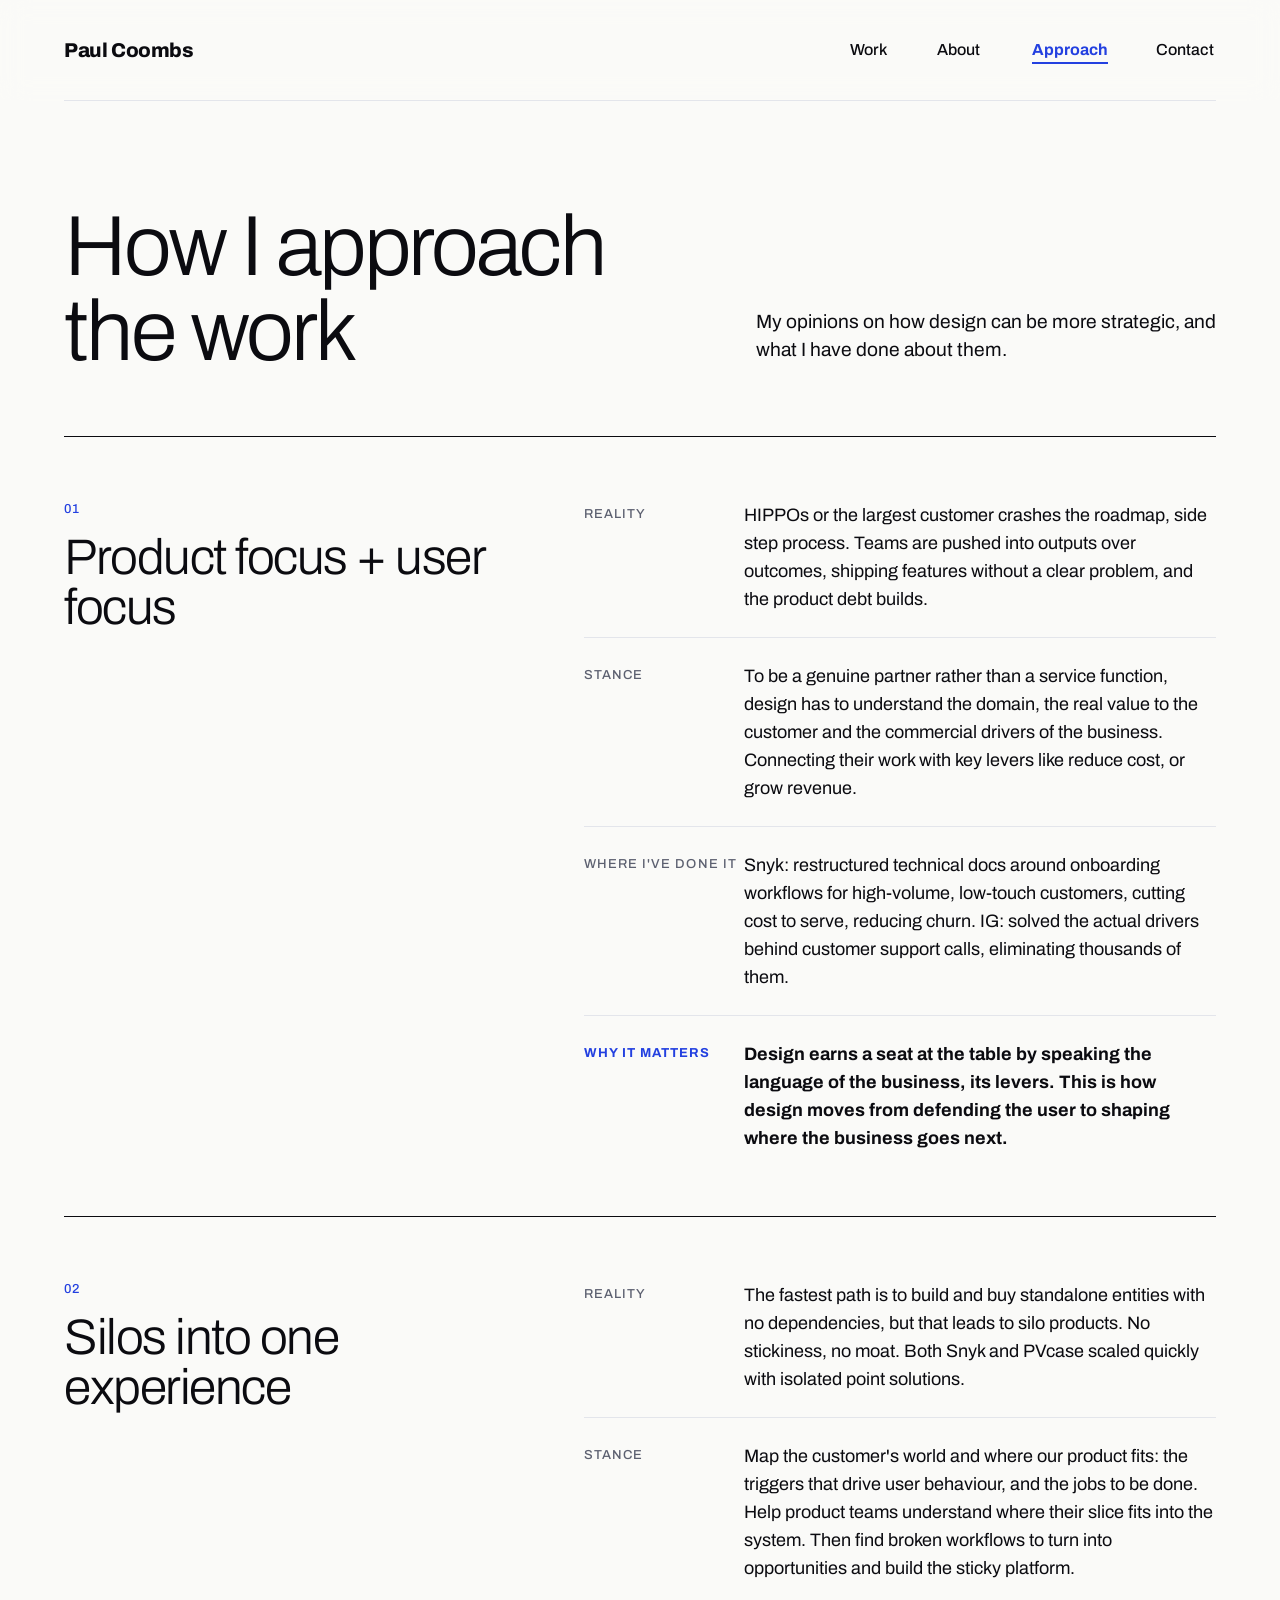
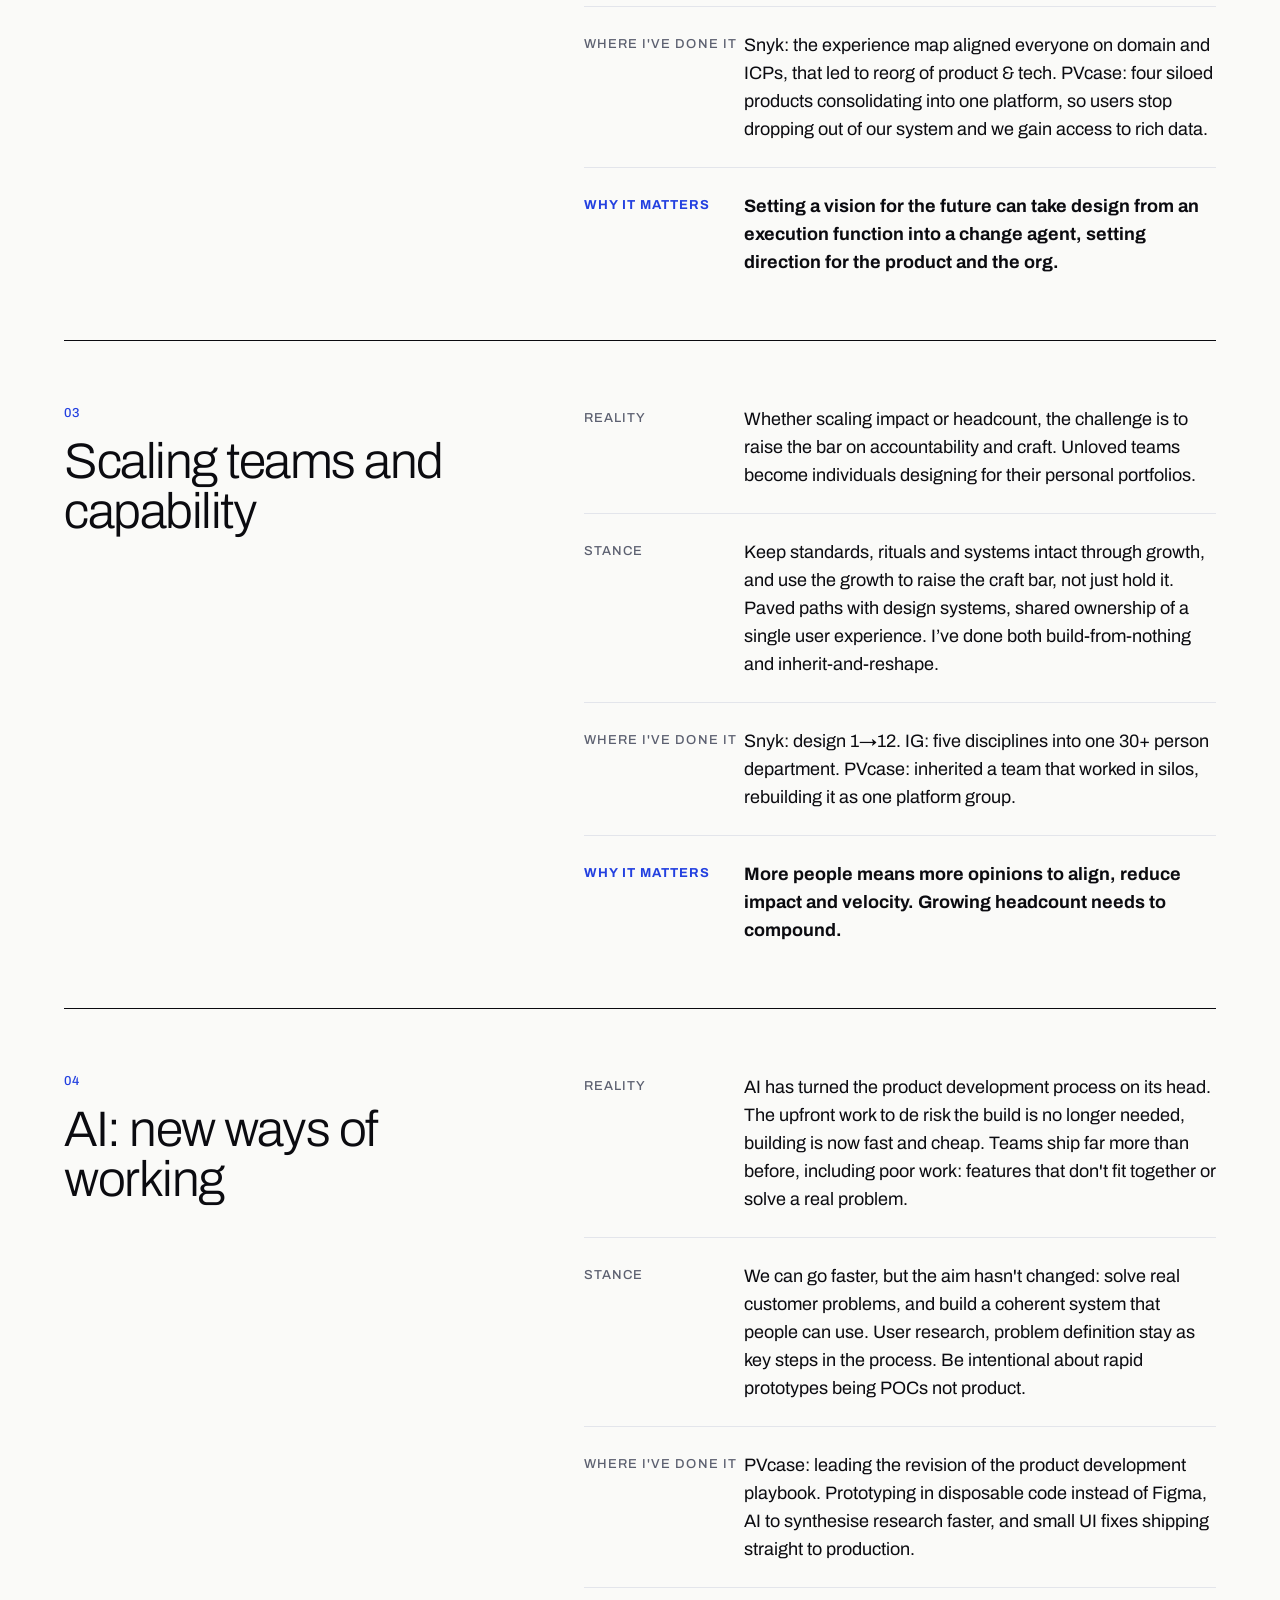
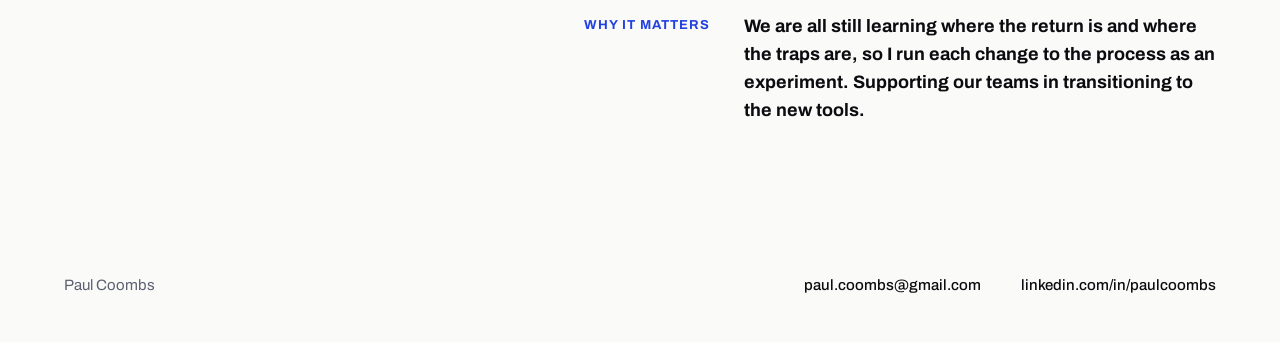
==== approach.html @ 76ad6506 "Initial commit" ====
<!doctype html>
<html lang="en">
<head>
<meta charset="utf-8">
<meta name="viewport" content="width=device-width, initial-scale=1">
<title>Approach · Paul Coombs</title>
<link rel="preconnect" href="https://fonts.googleapis.com">
<link rel="preconnect" href="https://fonts.gstatic.com" crossorigin>
<link href="https://fonts.googleapis.com/css2?family=Archivo:wght@300;400;500;600;700;800&display=swap" rel="stylesheet">
<link rel="stylesheet" href="assets/css/site.css">
</head>
<body>
<header class="site-header" data-active="approach"></header>

<main class="wrap">
  <div class="page-head">
    <h1 class="display" style="font-size:clamp(52px,6.67vw,96px);line-height:1;max-width:760px" data-speed="-0.06">How I approach the work</h1>
    <p class="lede" style="width:460px;flex-shrink:0;max-width:100%">My opinions on how design can be more strategic, and what I have done about them.</p>
  </div>

  <section class="section opinion" id="opinion-1">
    <div class="col-label"><span class="num">01</span><h2 class="h2">Product focus + user focus</h2></div>
    <div class="col-main" data-stagger="0.1">
      <div class="row reveal"><div class="k">Reality</div><p class="v">HIPPOs or the largest customer crashes the roadmap, side step process. Teams are pushed into outputs over outcomes, shipping features without a clear problem, and the product debt builds.</p></div>
      <div class="row reveal"><div class="k">Stance</div><p class="v">To be a genuine partner rather than a service function, design has to understand the domain, the real value to the customer and the commercial drivers of the business.&nbsp; Connecting their work with key levers like reduce cost, or grow revenue.</p></div>
      <div class="row reveal"><div class="k">Where I've done it</div><p class="v">Snyk: restructured technical docs around onboarding workflows for high-volume, low-touch customers, cutting cost to serve, reducing churn. IG: solved the actual drivers behind customer support calls, eliminating thousands of them.</p></div>
      <div class="row key reveal"><div class="k">Why it matters</div><p class="v">Design earns a seat at the table by speaking the language of the business, its levers. This is how design moves from defending the user to shaping where the business goes next.</p></div>
    </div>
  </section>

  <section class="section opinion" id="opinion-2">
    <div class="col-label"><span class="num">02</span><h2 class="h2">Silos into one experience</h2></div>
    <div class="col-main" data-stagger="0.1">
      <div class="row reveal"><div class="k">Reality</div><p class="v">The fastest path is to build and buy standalone entities with no dependencies, but that leads to silo products. No stickiness, no moat. Both Snyk and PVcase scaled quickly with isolated point solutions.</p></div>
      <div class="row reveal"><div class="k">Stance</div><p class="v">Map the customer's world and where our product fits: the triggers that drive user behaviour, and the jobs to be done. Help product teams understand where their slice fits into the system. Then find broken workflows to turn into opportunities and build the sticky platform.</p></div>
      <div class="row reveal"><div class="k">Where I've done it</div><p class="v">Snyk: the experience map aligned everyone on domain and ICPs, that led to reorg of product &amp; tech. PVcase: four siloed products consolidating into one platform, so users stop dropping out of our system and we gain access to rich data.</p></div>
      <div class="row key reveal"><div class="k">Why it matters</div><p class="v">Setting a vision for the future can take design from an execution function into a change agent, setting&nbsp; direction for the product and the org.</p></div>
    </div>
  </section>

  <section class="section opinion" id="opinion-3">
    <div class="col-label"><span class="num">03</span><h2 class="h2">Scaling teams and capability</h2></div>
    <div class="col-main" data-stagger="0.1">
      <div class="row reveal"><div class="k">Reality</div><p class="v">Whether scaling impact or headcount, the challenge is to raise the bar on accountability and craft. Unloved teams become individuals designing for their personal portfolios.</p></div>
      <div class="row reveal"><div class="k">Stance</div><p class="v">Keep standards, rituals and systems intact through growth, and use the growth to raise the craft bar, not just hold it. Paved paths with design systems, shared ownership of a single user experience. I’ve done both build-from-nothing and inherit-and-reshape.</p></div>
      <div class="row reveal"><div class="k">Where I've done it</div><p class="v">Snyk: design 1→12. IG: five disciplines into one 30+ person department. PVcase: inherited a team that worked in silos, rebuilding it as one platform group.</p></div>
      <div class="row key reveal"><div class="k">Why it matters</div><p class="v">More people means more opinions to align, reduce impact and velocity. Growing headcount needs to compound.</p></div>
    </div>
  </section>

  <section class="section opinion" id="opinion-4" style="padding-bottom:96px">
    <div class="col-label"><span class="num">04</span><h2 class="h2">AI: new ways of working</h2></div>
    <div class="col-main" data-stagger="0.1">
      <div class="row reveal"><div class="k">Reality</div><p class="v">AI has turned the product development process on its head. The upfront work to de risk the build is no longer needed, building is now fast and cheap. Teams ship far more than before, including poor work: features that don't fit together or solve a real problem.</p></div>
      <div class="row reveal"><div class="k">Stance</div><p class="v">We can go faster, but the aim hasn't changed: solve real customer problems, and build a coherent system that people can use. User research, problem definition stay as key steps in the process. Be intentional about rapid prototypes being POCs not product.</p></div>
      <div class="row reveal"><div class="k">Where I've done it</div><p class="v">PVcase: leading the revision of the product development playbook. Prototyping in disposable code instead of Figma, AI to synthesise research faster, and small UI fixes shipping straight to production.</p></div>
      <div class="row key reveal"><div class="k">Why it matters</div><p class="v">We are all still learning where the return is and where the traps are, so I run each change to the process as an experiment. Supporting our teams in transitioning to the new tools.</p></div>
    </div>
  </section>
</main>

<footer class="site-footer"></footer>
<script src="assets/js/site.js"></script>
</body>
</html>
---- assets/css/site.css ----
/* Paul Coombs — portfolio. Archivo only. Tokens match the Paper design. */
@view-transition { navigation: auto; }

:root {
  --ink: #0B0B10;
  --bg: #FAFAF8;
  --blue: #2340E0;
  --blue-tint: #EEF1FD;
  --muted: #5C6070;
  --line: #E3E5EB;
  --pill: #F1F2F6;
  --pad: clamp(20px, 5vw, 72px);
  --ease: cubic-bezier(.2, .7, .2, 1);
  --spring: cubic-bezier(.34, 1.56, .64, 1);
  --nav-h: 97px; /* 36px padding x2 + 24px logo + 1px rule */
}

* { box-sizing: border-box; }
html { scroll-behavior: smooth; }
body {
  margin: 0;
  background: var(--bg);
  color: var(--ink);
  font-family: 'Archivo', system-ui, sans-serif;
  font-size: 18px;
  line-height: 1.55;
  -webkit-font-smoothing: antialiased;
  overflow-x: clip;
}
a { color: inherit; text-decoration: none; }
img { display: block; max-width: 100%; }
::selection { background: var(--blue); color: #fff; }
:focus-visible { outline: 2px solid var(--blue); outline-offset: 4px; border-radius: 4px; }

.wrap { max-width: 1440px; margin: 0 auto; padding-inline: var(--pad); }

/* ---------- Scroll progress ---------- */
#progress {
  position: fixed; inset: 0 0 auto 0; height: 3px; z-index: 50;
  background: var(--blue); transform: scaleX(0); transform-origin: 0 50%;
  pointer-events: none;
}

/* ---------- Header / nav ---------- */
body { padding-top: var(--nav-h); }
.site-header {
  position: fixed; top: 0; left: 0; right: 0; z-index: 40;
  transform: translateZ(0); /* own compositor layer so it stays put during overscroll bounce */
  background: rgba(250, 250, 248, .82);
  -webkit-backdrop-filter: blur(14px); backdrop-filter: blur(14px);
}
.site-header .wrap { padding-block: 0; }
.nav {
  display: flex; align-items: center; justify-content: space-between;
  padding-block: 36px; border-bottom: 1px solid var(--line);
  transition: padding .45s var(--ease);
}
.site-header.scrolled .nav { padding-block: 18px; }
.logo {
  font-weight: 800; font-size: 20px; letter-spacing: -.02em; line-height: 24px;
  display: inline-block; transition: transform .3s var(--ease), color .2s;
}
.logo:hover { color: var(--blue); transform: translateX(2px); }
.logo:active { transform: scale(.95); }
.nav-links { display: flex; gap: clamp(22px, 4vw, 48px); align-items: center; }
.nav-link {
  position: relative; padding-block: 4px; font-weight: 500; font-size: 16px; line-height: 20px;
  transition: color .2s, transform .2s var(--ease);
}
/* Reserve the bold width so the active (bold) link never changes the width of its slot,
   which keeps the other links from shifting when the active page changes. */
.nav-link { display: inline-flex; flex-direction: column; }
.nav-link::before {
  content: attr(data-label); font-weight: 700; height: 0; overflow: hidden; visibility: hidden;
  pointer-events: none; user-select: none;
}
.site-header { view-transition-name: site-header; }
.nav-link::after {
  content: ''; position: absolute; left: 0; right: 0; bottom: 0; height: 2px;
  background: var(--blue); transform: scaleX(0); transform-origin: 0 50%;
  transition: transform .45s var(--ease);
}
.nav-link:hover::after, .nav-link[aria-current="page"]::after { transform: scaleX(1); }
.nav-link:hover { color: var(--blue); }
.nav-link[aria-current="page"] { color: var(--blue); font-weight: 700; }
.nav-link:active { transform: scale(.93); }

/* ---------- Type ---------- */
.eyebrow {
  font-weight: 500; font-size: 13px; line-height: 16px; letter-spacing: .08em;
  text-transform: uppercase; color: var(--blue); display: block;
}
.eyebrow.muted { color: var(--muted); }
.num { font-weight: 500; font-size: 13px; letter-spacing: .08em; line-height: 16px; color: var(--blue); }
.display {
  margin: 0; font-weight: 300; letter-spacing: -.03em;
  font-size: clamp(64px, 9.45vw, 136px); line-height: .94;
}
.h2 { margin: 0; font-weight: 300; letter-spacing: -.03em; font-size: clamp(40px, 3.9vw, 56px); line-height: 1; }
.h2.big { font-size: clamp(44px, 4.45vw, 64px); }
.lede { font-size: clamp(18px, 1.5vw, 22px); line-height: 1.45; margin: 0; }
.body { font-size: clamp(17px, 1.32vw, 19px); line-height: 1.52; margin: 0; }
.bold { font-weight: 700; }
.muted { color: var(--muted); }

/* ---------- Layout patterns ---------- */
.page-head {
  display: flex; align-items: flex-end; justify-content: space-between; gap: 48px;
  padding-top: 96px; padding-bottom: 72px;
}
.page-head .lede { max-width: 460px; }
.section { border-top: 1px solid var(--ink); display: flex; gap: 0; padding-block: 64px; }
.section.tight { padding-block: 56px; }
.col-label { width: 520px; flex-shrink: 0; padding-right: 40px; align-self: flex-start; position: sticky; top: 110px; }
.col-main { flex: 1 1 0; min-width: 0; }
.stack { display: flex; flex-direction: column; }

/* label / text rows (approach, project pages) */
.row { display: flex; padding-block: 24px; border-bottom: 1px solid var(--line); transition: background .35s var(--ease), padding .35s var(--ease); }
.row:first-child { padding-top: 0; }
.row:last-child { border-bottom: 0; padding-bottom: 0; }
.row .k { width: 160px; flex-shrink: 0; padding-top: 5px; font-weight: 500; font-size: 13px; letter-spacing: .08em; line-height: 16px; text-transform: uppercase; color: var(--muted); }
.row.key .k { color: var(--blue); font-weight: 700; }
.row .v { flex: 1 1 0; margin: 0; font-size: 18px; line-height: 28px; }
.row.key .v { font-weight: 700; }
.projects-rows .row { padding-block: 28px; }
.projects-rows .row:first-child { padding-top: 0; }
.projects-rows .row .v { font-size: 19px; line-height: 29px; }

/* ---------- Arrow buttons ---------- */
.arrow-btn {
  display: inline-flex; align-items: center; justify-content: center; flex-shrink: 0;
  width: 48px; height: 48px; border-radius: 50%; border: 1.5px solid var(--ink);
  color: var(--ink); background: transparent;
  transition: background .3s var(--ease), color .3s, border-color .3s, transform .35s var(--spring);
}
.arrow-btn svg { width: 20px; height: 20px; transition: transform .35s var(--ease); }
.arrow-btn:hover, a:hover > .arrow-btn, .card:hover .arrow-btn { background: var(--blue); border-color: var(--blue); color: #fff; }
.arrow-btn:hover svg, a:hover > .arrow-btn svg, .card:hover .arrow-btn svg { transform: translateX(3px); }
.arrow-btn:active { transform: scale(.88); }
.arrow-btn.solid { background: var(--blue); border-color: var(--blue); color: #fff; }
.arrow-btn.lg { width: 56px; height: 56px; }

/* ---------- Media + parallax ---------- */
.media { position: relative; overflow: hidden; border-radius: 6px; background: var(--blue-tint); }
.media-inner { position: absolute; inset: 0; transition: transform 1s var(--ease); will-change: transform; }
.media-inner img { position: absolute; left: 0; width: 100%; height: 128%; top: -14%; object-fit: cover; will-change: transform; }
.media.ph .media-inner::before, .media.ph .media-inner::after {
  content: ''; position: absolute; border-radius: 50%; will-change: transform;
}
.media.ph .media-inner::before { width: 46%; aspect-ratio: 1; left: -6%; top: -30%; background: rgba(35, 64, 224, .10); transform: translateY(var(--py, 0px)); }
.media.ph .media-inner::after { width: 34%; aspect-ratio: 1; right: 6%; bottom: -26%; background: rgba(35, 64, 224, .16); transform: translateY(calc(var(--py, 0px) * -1.4)); }
.figure { margin: 0; }
.figure .media { aspect-ratio: 1296 / 640; }
.figure.tall .media { aspect-ratio: 16 / 10; }
.figure figcaption { margin-top: 18px; font-size: 14px; line-height: 18px; color: var(--muted); }

/* ---------- Cards ---------- */
.cards { display: grid; grid-template-columns: repeat(3, minmax(0, 1fr)); gap: 32px; align-items: start; }
.card { display: block; position: relative; transition: transform .45s var(--ease); }
.card .media { height: 260px; }
.card:hover .media-inner { transform: scale(1.05); }
.card .arrow-btn { position: absolute; top: 16px; right: 16px; background: #fff; border-color: #fff; opacity: 0; transform: translate(8px, -8px) scale(.8); }
.card:hover .arrow-btn { opacity: 1; transform: none; }
.card:active { transform: scale(.985); }
.card:active .arrow-btn { transform: scale(.88); }
.card .meta { display: flex; flex-direction: column; gap: 12px; padding-top: 20px; }
.card h3 { margin: 0; font-weight: 300; font-size: clamp(26px, 2.2vw, 32px); line-height: 1.25; letter-spacing: -.02em; transition: color .25s, transform .45s var(--ease); }
.card:hover h3 { color: var(--blue); transform: translateX(6px); }
.card p { margin: 20px 0 0; font-size: 16px; line-height: 24px; }

/* ---------- Home ---------- */
.hero { padding-block: 128px; display: flex; flex-direction: column; gap: 28px; }
.hero h1 { margin: 0; font-weight: 300; letter-spacing: -.03em; font-size: clamp(48px, 6.67vw, 96px); line-height: 1; letter-spacing: -.02em; will-change: transform; }
.hero .line { display: block; overflow: hidden; padding-bottom: .08em; margin-bottom: -.08em; }
.hero .line > span { display: block; transform: translateY(110%); animation: rise 1.2s var(--ease) forwards; }
.hero .line:nth-child(2) > span { animation-delay: .12s; }
.hero .dot { color: var(--blue); display: inline-block; transition: transform .5s var(--spring); }
.hero h1:hover .dot { transform: translateY(-.06em) scale(1.12); }
@keyframes rise { to { transform: none; } }
.hero .blurb { max-width: 776px; font-size: clamp(19px, 1.67vw, 24px); line-height: 1.5; color: #333; margin: 0; will-change: transform; }
.hero .eyebrow { opacity: 0; animation: fade .9s .1s var(--ease) forwards; }
.hero .blurb { opacity: 0; animation: fade 1s .45s var(--ease) forwards; }
@keyframes fade { to { opacity: 1; } }

.home-section { border-top: 1px solid var(--ink); padding-block: 64px 80px; }
.home-section .heading { display: grid; grid-template-columns: 1fr auto; align-items: center; row-gap: 28px; margin-bottom: 56px; }
#approach { padding-bottom: 64px; }
.home-split { display: flex; }
.home-split .col-label { position: static; display: flex; flex-direction: column; justify-content: space-between; gap: 32px; }
.home-split .items { flex: 1 1 0; display: flex; gap: 40px; align-items: flex-start; }
.home-split .item { flex: 1 1 0; display: flex; flex-direction: column; gap: 8px; padding-bottom: 36px; border-bottom: 1px solid var(--line); }
.item h3 { margin: 0; font-weight: 700; font-size: 20px; line-height: 24px; }
.topics { flex: 1 1 0; display: flex; flex-direction: column; }
.topic {
  display: flex; align-items: center; gap: 24px; padding-block: 20px;
  border-bottom: 1px solid var(--line); position: relative;
  transition: padding .45s var(--ease), color .25s, transform .3s var(--ease);
}
.topic:last-child { border-bottom: 0; }
.topic .num { width: 40px; flex-shrink: 0; }
.topic .t { font-weight: 300; font-size: clamp(24px, 2.3vw, 32px); line-height: 1.25; letter-spacing: -.02em; flex: 1; transition: transform .45s var(--ease); }
.topic .arrow-btn { width: 40px; height: 40px; opacity: 0; transform: translateX(-12px); }
.topic:hover .t { transform: translateX(10px); color: var(--blue); }
.topic:hover .arrow-btn { opacity: 1; transform: none; }
.topic:active { transform: scale(.992); }

/* ---------- Segmented control ---------- */
.seg { display: flex; gap: 4px; padding: 6px; background: var(--pill); border-radius: 999px; }
.seg a {
  display: flex; align-items: center; justify-content: center; width: 148px; height: 52px;
  border-radius: 999px; font-weight: 500; font-size: 17px; position: relative;
  transition: background .25s, color .25s, transform .25s var(--spring);
}
.seg a:hover { background: rgba(35, 64, 224, .09); color: var(--blue); }
.seg a:active { transform: scale(.94); }
.seg a[aria-current="page"] { background: var(--blue); color: #fff; font-weight: 700; view-transition-name: seg-thumb; }

/* ---------- About ---------- */
.exp { display: flex; flex-direction: column; gap: 48px; }
.exp-cols { display: grid; grid-template-columns: repeat(3, minmax(0, 1fr)); gap: 48px; }
.exp-col { display: flex; flex-direction: column; gap: 24px; }
.exp-head { display: flex; align-items: center; justify-content: space-between; }
.exp-head h3 { margin: 0; font-weight: 300; font-size: clamp(30px, 2.5vw, 36px); line-height: 44px; letter-spacing: -.03em; transition: color .25s, transform .4s var(--ease); }
.exp-col:hover h3 { color: var(--blue); transform: translateX(4px); }
.pill { font-weight: 600; font-size: 13px; line-height: 16px; padding: 6px 14px; border-radius: 999px; background: var(--blue-tint); color: var(--blue); white-space: nowrap; }
.pill.now { background: var(--blue); color: #fff; }
.exp-item { padding-bottom: 20px; border-bottom: 1px solid var(--line); font-size: 17px; line-height: 26px; transition: transform .35s var(--ease), border-color .3s; }
.exp-item:hover { transform: translateX(6px); border-color: var(--blue); }
.exp-item.last { border-bottom: 0; padding-bottom: 0; }
.p-item { padding-bottom: 36px; border-bottom: 1px solid var(--line); display: flex; flex-direction: column; gap: 8px; }
.profile .p-item { transition: transform .4s var(--ease); }
.profile .p-item:hover { transform: translateX(8px); }
.profile .col-main, .contact .col-main { display: flex; flex-direction: column; gap: 36px; }

/* ---------- Approach ---------- */
.opinion { scroll-margin-top: 80px; }
.opinion .col-label { display: flex; flex-direction: column; gap: 16px; }
.opinion .h2 { padding-right: 0; }
.opinion .row { padding-inline: 0; }
.opinion .row.first { padding-top: 0; }

[id] { scroll-margin-top: 56px; }
.contact .pitch { margin-top: 20px; max-width: 400px; display: flex; flex-direction: column; gap: 8px; }
.contact .pitch p { margin: 0; font-size: 18px; line-height: 28px; }

/* ---------- Contact ---------- */
.contact .col-label { top: 110px; }
.contact .p-item:last-child { border-bottom: 0; padding-bottom: 0; }
.copy-line { display: flex; align-items: center; gap: 10px; }
.copy-line a, .dl-link { position: relative; transition: color .2s; }
.copy-line a:hover, .dl-link:hover { color: var(--blue); }
.copy-btn {
  position: relative; display: inline-flex; align-items: center; justify-content: center;
  width: 32px; height: 32px; padding: 0; border: 0; border-radius: 50%; background: transparent;
  color: var(--ink); cursor: pointer; transition: background .25s, color .25s, transform .3s var(--spring);
}
.copy-btn svg { width: 20px; height: 20px; }
.copy-btn:hover { background: var(--blue-tint); color: var(--blue); }
.copy-btn:active { transform: scale(.85); }
.copy-btn.copied { color: var(--blue); }
.copy-tip {
  position: absolute; left: 50%; bottom: calc(100% + 6px); transform: translate(-50%, 4px);
  background: var(--ink); color: #fff; font-size: 13px; font-weight: 500; line-height: 1;
  padding: 6px 9px; border-radius: 6px; white-space: nowrap; opacity: 0; pointer-events: none;
  transition: opacity .2s, transform .25s var(--ease);
}
.copy-btn.copied .copy-tip { opacity: 1; transform: translate(-50%, 0); }
.dl-link { display: inline-flex; align-items: center; gap: 8px; }
.dl-link svg { width: 22px; height: 22px; transition: transform .35s var(--spring); }
.dl-link:hover svg { transform: translateY(2px); }

/* ---------- Footer ---------- */
.site-footer .wrap { padding-block: 0; }
.footer {
  display: flex; align-items: center; justify-content: space-between; gap: 24px;
  padding-top: 56px; padding-bottom: 48px; font-size: 15px; line-height: 18px;
}
.footer .name { color: var(--muted); }
.footer .links { display: flex; gap: 40px; flex-wrap: wrap; }
.footer a { font-weight: 500; position: relative; transition: color .2s, transform .2s var(--ease); }
.footer a::after { content: ''; position: absolute; left: 0; right: 0; bottom: -3px; height: 1px; background: currentColor; transform: scaleX(0); transform-origin: 0 50%; transition: transform .4s var(--ease); }
.footer a:hover { color: var(--blue); }
.footer a:hover::after { transform: scaleX(1); }
.footer a:active { transform: scale(.95); }

/* ---------- Reveal on scroll ---------- */
.reveal { opacity: 0; transform: translateY(32px); transition: opacity .9s var(--ease), transform .9s var(--ease); transition-delay: var(--d, 0s); }
.reveal.in { opacity: 1; transform: none; }

/* ---------- Responsive ---------- */
@media (max-width: 1000px) {
  .cards { grid-template-columns: 1fr; gap: 56px; }
  .exp-cols { grid-template-columns: 1fr; gap: 56px; }
  .page-head { flex-direction: column; align-items: flex-start; gap: 32px; padding-top: 64px; padding-bottom: 48px; }
  .section, .home-split { flex-direction: column; gap: 32px; }
  .col-label { width: auto; position: static; padding-right: 0; }
  .home-split .items { flex-direction: column; }
  .row { flex-direction: column; gap: 8px; }
  .row .k { width: auto; padding-top: 0; }
  .seg a { width: 100px; }
  .footer { flex-direction: column; align-items: flex-start; }
  .hero { padding-top: 72px; padding-bottom: 64px; }
  .nav { padding-block: 22px; }
  :root { --nav-h: 69px; }
}

@media (prefers-reduced-motion: reduce) {
  html { scroll-behavior: auto; }
  *, *::before, *::after { animation-duration: .01ms !important; animation-delay: 0s !important; transition-duration: .01ms !important; }
  .reveal { opacity: 1; transform: none; }
  .hero .line > span { transform: none; }
  .hero .eyebrow, .hero .blurb { opacity: 1; }
}
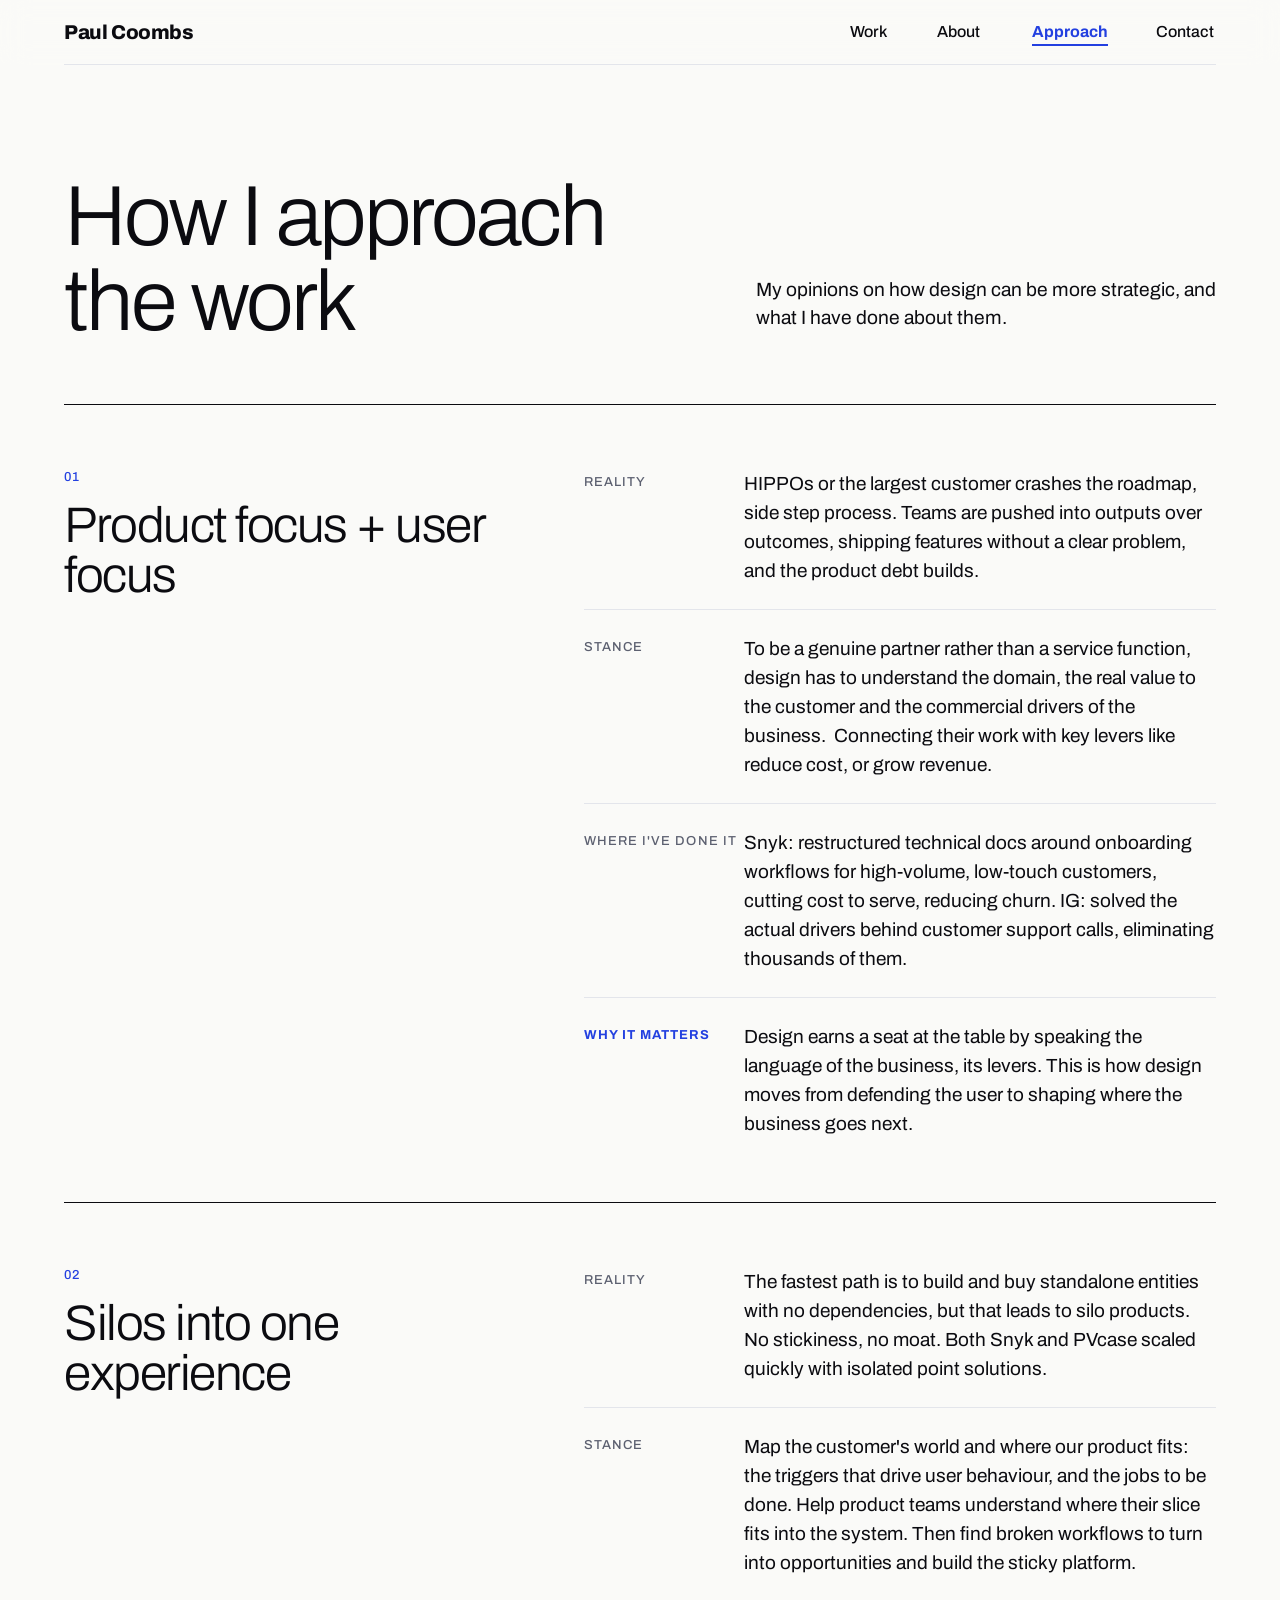
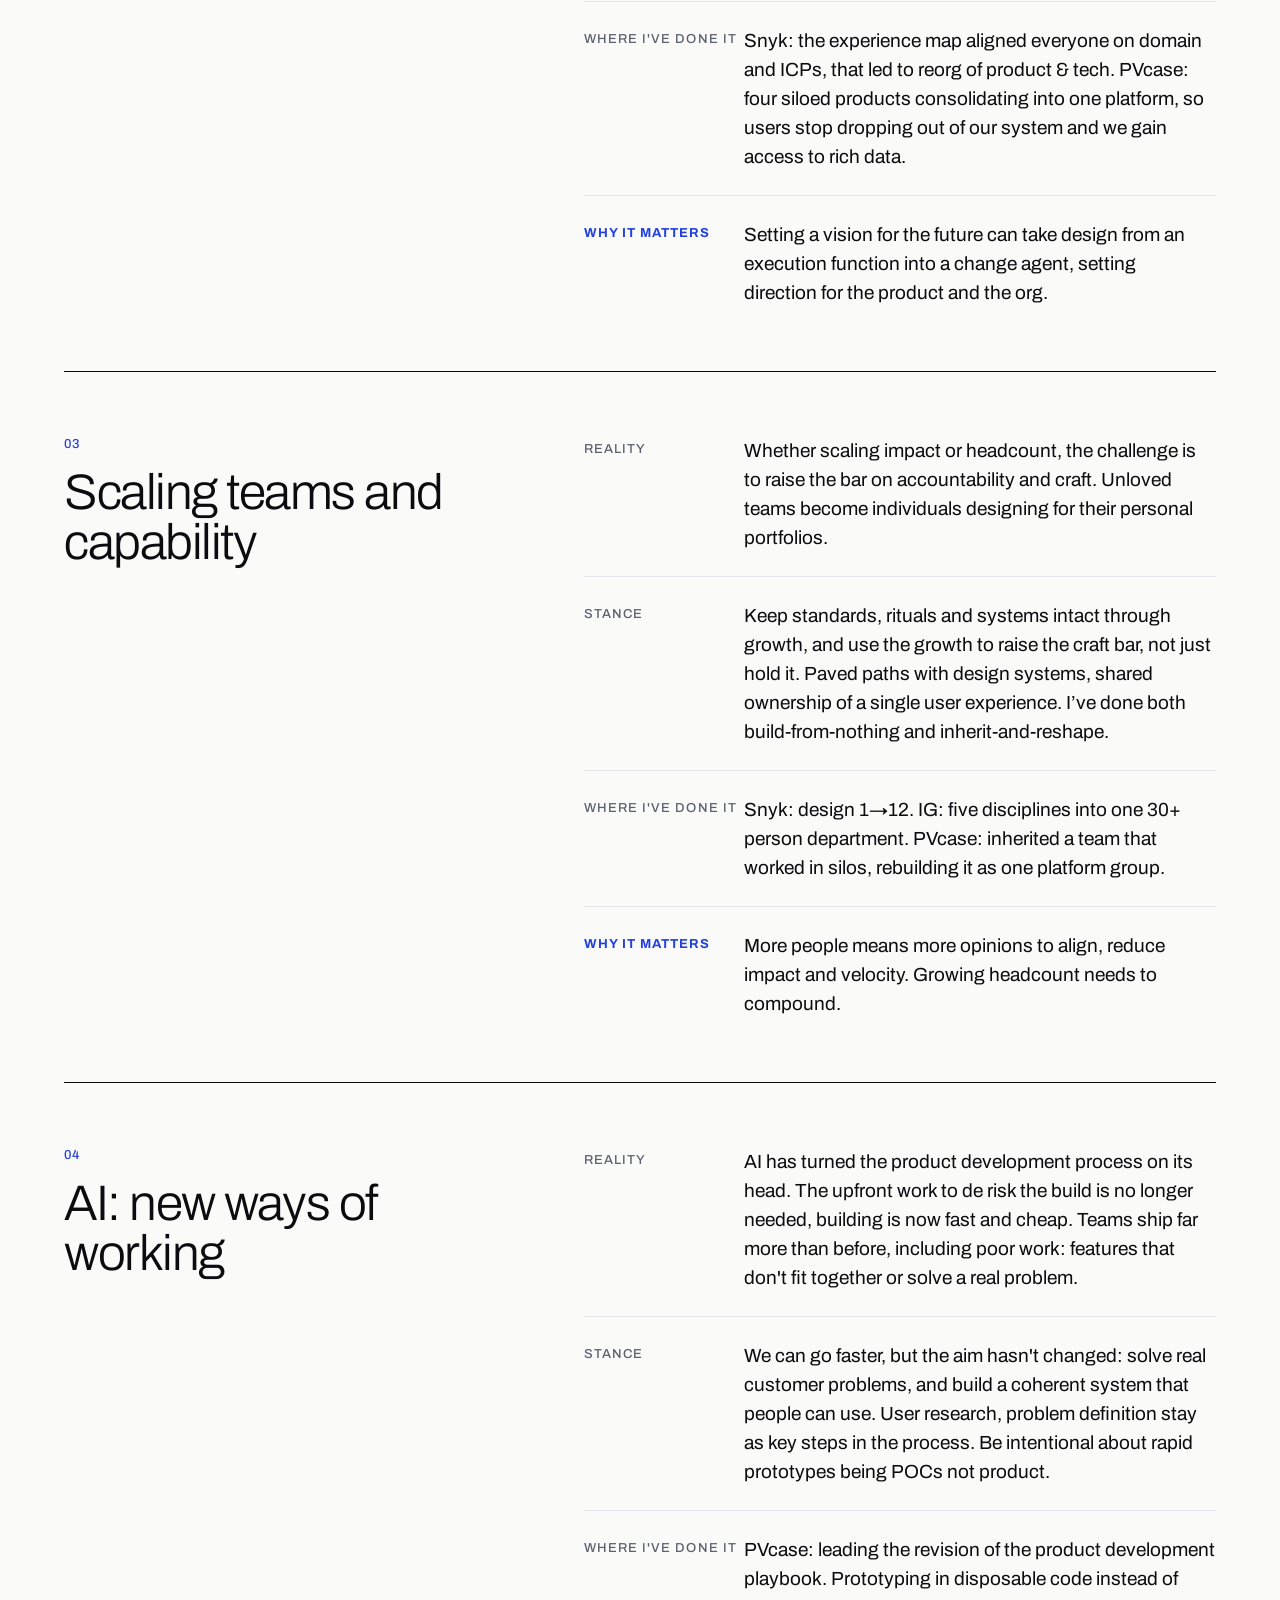
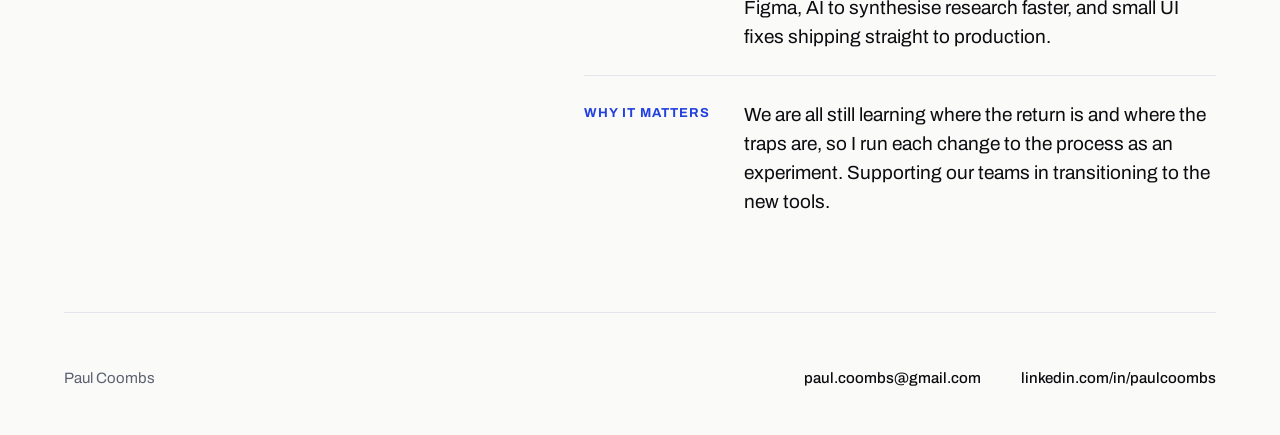
==== commit df16a5ae: "Update homepage" ====
--- a/approach.html
+++ b/approach.html
@@ -4,10 +4,13 @@
 <meta charset="utf-8">
 <meta name="viewport" content="width=device-width, initial-scale=1">
 <title>Approach · Paul Coombs</title>
+<link rel="icon" href="favicon.ico" sizes="48x48">
+<link rel="icon" href="favicon.svg" type="image/svg+xml">
+<link rel="apple-touch-icon" href="apple-touch-icon.png">
 <link rel="preconnect" href="https://fonts.googleapis.com">
 <link rel="preconnect" href="https://fonts.gstatic.com" crossorigin>
 <link href="https://fonts.googleapis.com/css2?family=Archivo:wght@300;400;500;600;700;800&display=swap" rel="stylesheet">
-<link rel="stylesheet" href="assets/css/site.css">
+<link rel="stylesheet" href="assets/css/site.css?v=20261120g">
 </head>
 <body>
 <header class="site-header" data-active="approach"></header>
@@ -60,6 +63,6 @@
 </main>
 
 <footer class="site-footer"></footer>
-<script src="assets/js/site.js"></script>
+<script src="assets/js/site.js?v=20261120g"></script>
 </body>
 </html>
--- a/assets/css/site.css
+++ b/assets/css/site.css
@@ -56,6 +56,10 @@
   transition: padding .45s var(--ease);
 }
 .site-header.scrolled .nav { padding-block: 18px; }
+/* Work and Approach pages always use the compact (scrolled) nav, so moving between
+   them and a scrolled homepage doesn't make the header jump. */
+body:has(.site-header:not([data-active=""])) { --nav-h: 65px; } /* 18px x2 + 28px links + 1px rule */
+.site-header:not([data-active=""]) .nav { padding-block: 18px; }
 .logo {
   font-weight: 800; font-size: 20px; letter-spacing: -.02em; line-height: 24px;
   display: inline-block; transition: transform .3s var(--ease), color .2s;
@@ -109,6 +113,9 @@
   padding-top: 96px; padding-bottom: 72px;
 }
 .page-head .lede { max-width: 460px; }
+.work-head { padding-top: 128px; padding-bottom: 88px; }
+.page-title { margin: 0; font-weight: 300; font-size: clamp(48px, 6.67vw, 96px); line-height: 1; letter-spacing: -.02em; will-change: transform; }
+.work-head .lede { max-width: 680px; font-size: clamp(19px, 1.67vw, 24px); line-height: 1.5; color: #333; opacity: 0; animation: fade 1s .45s var(--ease) forwards; }
 .section { border-top: 1px solid var(--ink); display: flex; gap: 0; padding-block: 64px; }
 .section.tight { padding-block: 56px; }
 .col-label { width: 520px; flex-shrink: 0; padding-right: 40px; align-self: flex-start; position: sticky; top: 110px; }
@@ -121,11 +128,13 @@
 .row:last-child { border-bottom: 0; padding-bottom: 0; }
 .row .k { width: 160px; flex-shrink: 0; padding-top: 5px; font-weight: 500; font-size: 13px; letter-spacing: .08em; line-height: 16px; text-transform: uppercase; color: var(--muted); }
 .row.key .k { color: var(--blue); font-weight: 700; }
-.row .v { flex: 1 1 0; margin: 0; font-size: 18px; line-height: 28px; }
-.row.key .v { font-weight: 700; }
+.row .v { flex: 1 1 0; margin: 0; font-size: 19px; line-height: 29px; }
 .projects-rows .row { padding-block: 28px; }
 .projects-rows .row:first-child { padding-top: 0; }
 .projects-rows .row .v { font-size: 19px; line-height: 29px; }
+.outcomes { list-style: none; padding: 0; display: flex; flex-direction: column; gap: 14px; }
+.outcomes li { position: relative; padding-left: 20px; }
+.outcomes li::before { content: ''; position: absolute; left: 0; top: 11.5px; width: 6px; height: 6px; border-radius: 50%; background: var(--blue); }
 
 /* ---------- Arrow buttons ---------- */
 .arrow-btn {
@@ -153,6 +162,29 @@
 .figure { margin: 0; }
 .figure .media { aspect-ratio: 1296 / 640; }
 .figure.tall .media { aspect-ratio: 16 / 10; }
+.media.phones { display: flex; align-items: center; justify-content: center; background: none; }
+.figure.shot img { width: 100%; height: auto; }
+.legacy-web { position: relative; overflow: hidden; width: 100%; max-width: 1007px; aspect-ratio: 1007 / 569; border-radius: 3px; outline: .5px solid #D9D9D9; }
+.legacy-web img { position: absolute; max-width: none; width: 132.05%; height: 165.47%; left: -16.06%; top: -29.85%; }
+.legacy-phones { display: flex; gap: 27px; }
+.legacy-phones img { width: min(237px, 30%); height: auto; }
+.phones-row { display: flex; gap: 4%; height: 84%; }
+.phones-row img { height: 100%; width: auto; border-radius: 6% / 3%; box-shadow: 0 28px 56px -28px rgba(11, 11, 16, .35); }
+.shot-img { width: 100%; height: auto; }
+/* Snyk legacy: base screen with two crops of a second screenshot over its top bar (Paper 2YI). */
+.snyk-legacy { position: relative; width: 100%; max-width: 824px; aspect-ratio: 824 / 561; border-radius: 3px; overflow: hidden; box-shadow: 0 2px 3px rgba(0, 0, 0, .2); }
+.snyk-legacy > div { position: absolute; background-repeat: no-repeat; }
+.sl-base { inset: 0; background: url(../../img/snyk-legacy-1.png) 50% 100% / cover; }
+.sl-crop { top: 0; height: 11.05%; background-image: url(../../img/snyk-legacy-2.png); }
+.sl-crop-a { left: 77.31%; width: 22.69%; background-size: 475.668%; background-position: 80% 14.622%; }
+.sl-crop-b { left: 0; width: 99.64%; background-size: 108.343%; background-position: 51.095% 14.622%; }
+.snyk-legacy-2 { width: 100%; max-width: 824px; aspect-ratio: 824 / 439; border-radius: 3px; border: .5px solid #D9D9D9; box-shadow: 0 2px 3px rgba(0, 0, 0, .2);
+  background: url(../../img/snyk-legacy-2.png) no-repeat 50% 62.46% / 107.97% 125.38%; background-origin: border-box; }
+/* PVcase: unreleased design placeholder and legacy crop (Paper 3IO, 30Y). */
+.pv-placeholder { width: 100%; max-width: 720px; aspect-ratio: 720 / 450; display: flex; align-items: center; justify-content: center; box-shadow: 0 2px 3px rgba(0, 0, 0, .2); }
+.pv-placeholder p { margin: 0; width: 616px; max-width: 90%; text-align: center; font-size: 14px; line-height: 29px; }
+.pv-legacy { position: relative; overflow: hidden; width: 100%; max-width: 995px; aspect-ratio: 995 / 565; border-radius: 6px; border: .25px solid #757575; box-shadow: 0 2px 3px rgba(0, 0, 0, .2); }
+.pv-legacy img { position: absolute; max-width: none; width: 107.52%; height: 123.2%; left: -3.76%; top: -14.37%; }
 .figure figcaption { margin-top: 18px; font-size: 14px; line-height: 18px; color: var(--muted); }
 
 /* ---------- Cards ---------- */
@@ -165,6 +197,8 @@
 .card:active { transform: scale(.985); }
 .card:active .arrow-btn { transform: scale(.88); }
 .card .meta { display: flex; flex-direction: column; gap: 12px; padding-top: 20px; }
+.card-eyebrow { display: flex; align-items: center; gap: 12px; }
+.card-n { color: var(--muted); }
 .card h3 { margin: 0; font-weight: 300; font-size: clamp(26px, 2.2vw, 32px); line-height: 1.25; letter-spacing: -.02em; transition: color .25s, transform .45s var(--ease); }
 .card:hover h3 { color: var(--blue); transform: translateX(6px); }
 .card p { margin: 20px 0 0; font-size: 16px; line-height: 24px; }
@@ -172,8 +206,8 @@
 /* ---------- Home ---------- */
 .hero { padding-block: 128px; display: flex; flex-direction: column; gap: 28px; }
 .hero h1 { margin: 0; font-weight: 300; letter-spacing: -.03em; font-size: clamp(48px, 6.67vw, 96px); line-height: 1; letter-spacing: -.02em; will-change: transform; }
-.hero .line { display: block; overflow: hidden; padding-bottom: .08em; margin-bottom: -.08em; }
-.hero .line > span { display: block; transform: translateY(110%); animation: rise 1.2s var(--ease) forwards; }
+.hero .line, .page-title .line { display: block; overflow: hidden; padding-bottom: .08em; margin-bottom: -.08em; }
+.hero .line > span, .page-title .line > span { display: block; transform: translateY(110%); animation: rise 1.2s var(--ease) forwards; }
 .hero .line:nth-child(2) > span { animation-delay: .12s; }
 .hero .dot { color: var(--blue); display: inline-block; transition: transform .5s var(--spring); }
 .hero h1:hover .dot { transform: translateY(-.06em) scale(1.12); }
@@ -186,6 +220,10 @@
 .home-section { border-top: 1px solid var(--ink); padding-block: 64px 80px; }
 .home-section .heading { display: grid; grid-template-columns: 1fr auto; align-items: center; row-gap: 28px; margin-bottom: 56px; }
 #approach { padding-bottom: 64px; }
+/* Paper puts an 81px spacer above these four homepage sections. */
+#work, #about, #approach, #contact { margin-top: 81px; }
+/* Two 81px spacers between Contact and the footer in Paper. */
+#contact { margin-bottom: 162px; }
 .home-split { display: flex; }
 .home-split .col-label { position: static; display: flex; flex-direction: column; justify-content: space-between; gap: 32px; }
 .home-split .items { flex: 1 1 0; display: flex; gap: 40px; align-items: flex-start; }
@@ -205,16 +243,46 @@
 .topic:hover .arrow-btn { opacity: 1; transform: none; }
 .topic:active { transform: scale(.992); }
 
-/* ---------- Segmented control ---------- */
-.seg { display: flex; gap: 4px; padding: 6px; background: var(--pill); border-radius: 999px; }
+/* ---------- Project switcher (work pages) ----------
+   A segmented control: three equal segments on a soft track, with a raised white thumb
+   under the current project. --i (0, 1, 2) on the nav positions the thumb; site.js slides
+   it to the clicked segment before navigating, and View Transitions carry it across. */
+.seg {
+  --n: 3; --pad: 5px;
+  position: relative; display: flex; width: 480px; max-width: 100%; padding: var(--pad);
+  background: var(--pill); border-radius: 999px;
+  box-shadow: inset 0 1px 2px rgba(11, 11, 16, .06);
+}
+.seg .thumb {
+  position: absolute; top: var(--pad); bottom: var(--pad); left: var(--pad);
+  width: calc((100% - var(--pad) * 2) / var(--n));
+  transform: translateX(calc(var(--i, 0) * 100%));
+  background: #fff; border-radius: 999px;
+  box-shadow: 0 1px 2px rgba(11, 11, 16, .08), 0 6px 16px -6px rgba(11, 11, 16, .18);
+  transition: transform .5s cubic-bezier(.34, 1.3, .64, 1);
+  view-transition-name: seg-thumb;
+}
 .seg a {
-  display: flex; align-items: center; justify-content: center; width: 148px; height: 52px;
-  border-radius: 999px; font-weight: 500; font-size: 17px; position: relative;
-  transition: background .25s, color .25s, transform .25s var(--spring);
-}
-.seg a:hover { background: rgba(35, 64, 224, .09); color: var(--blue); }
-.seg a:active { transform: scale(.94); }
-.seg a[aria-current="page"] { background: var(--blue); color: #fff; font-weight: 700; view-transition-name: seg-thumb; }
+  position: relative; z-index: 1; flex: 1 1 0; height: 52px;
+  display: flex; align-items: center; justify-content: center; gap: 8px;
+  border-radius: 999px; font-weight: 500; font-size: 17px; line-height: 20px; color: var(--muted);
+  transition: color .25s, background .25s, transform .25s var(--spring);
+}
+.seg .n { font-size: 11px; line-height: 11px; letter-spacing: .08em; color: inherit; opacity: .7; transition: color .25s, opacity .25s; }
+.seg a:not([aria-current]):hover { color: var(--ink); background: rgba(11, 11, 16, .04); }
+.seg a:active { transform: scale(.95); }
+.seg a[aria-current="page"] { color: var(--ink); font-weight: 600; }
+.seg a[aria-current="page"] .n { color: var(--blue); opacity: 1; }
+::view-transition-group(seg-thumb) { animation-duration: .5s; animation-timing-function: cubic-bezier(.34, 1.3, .64, 1); }
+/* Switching projects via the segmented control: the "Work" title and intro stay put.
+   An inline script in each work page adds .seg-nav when the visit came from the control. */
+.seg-nav .page-title .line > span { animation: none; transform: none; }
+.seg-nav .work-head .lede { animation: none; opacity: 1; }
+/* ...and the first case study on the new page shows straight away instead of fading in. */
+.seg-nav main > section:first-of-type .reveal { opacity: 1; transform: none; transition: none; }
+.work-head > .stack { view-transition-name: work-title; }
+::view-transition-group(work-title), ::view-transition-new(work-title) { animation: none; }
+::view-transition-old(work-title) { display: none; }
 
 /* ---------- About ---------- */
 .exp { display: flex; flex-direction: column; gap: 48px; }
@@ -222,11 +290,11 @@
 .exp-col { display: flex; flex-direction: column; gap: 24px; }
 .exp-head { display: flex; align-items: center; justify-content: space-between; }
 .exp-head h3 { margin: 0; font-weight: 300; font-size: clamp(30px, 2.5vw, 36px); line-height: 44px; letter-spacing: -.03em; transition: color .25s, transform .4s var(--ease); }
-.exp-col:hover h3 { color: var(--blue); transform: translateX(4px); }
+.exp-col:hover h3 { transform: translateX(4px); }
 .pill { font-weight: 600; font-size: 13px; line-height: 16px; padding: 6px 14px; border-radius: 999px; background: var(--blue-tint); color: var(--blue); white-space: nowrap; }
 .pill.now { background: var(--blue); color: #fff; }
 .exp-item { padding-bottom: 20px; border-bottom: 1px solid var(--line); font-size: 17px; line-height: 26px; transition: transform .35s var(--ease), border-color .3s; }
-.exp-item:hover { transform: translateX(6px); border-color: var(--blue); }
+.exp-item:hover { transform: translateX(6px); }
 .exp-item.last { border-bottom: 0; padding-bottom: 0; }
 .p-item { padding-bottom: 36px; border-bottom: 1px solid var(--line); display: flex; flex-direction: column; gap: 8px; }
 .profile .p-item { transition: transform .4s var(--ease); }
@@ -247,27 +315,39 @@
 /* ---------- Contact ---------- */
 .contact .col-label { top: 110px; }
 .contact .p-item:last-child { border-bottom: 0; padding-bottom: 0; }
-.copy-line { display: flex; align-items: center; gap: 10px; }
-.copy-line a, .dl-link { position: relative; transition: color .2s; }
-.copy-line a:hover, .dl-link:hover { color: var(--blue); }
-.copy-btn {
-  position: relative; display: inline-flex; align-items: center; justify-content: center;
-  width: 32px; height: 32px; padding: 0; border: 0; border-radius: 50%; background: transparent;
-  color: var(--ink); cursor: pointer; transition: background .25s, color .25s, transform .3s var(--spring);
-}
-.copy-btn svg { width: 20px; height: 20px; }
-.copy-btn:hover { background: var(--blue-tint); color: var(--blue); }
-.copy-btn:active { transform: scale(.85); }
-.copy-btn.copied { color: var(--blue); }
+/* Email: address and copy icon are one hit area. Hovering either turns both blue
+   (the icon has no hover of its own); clicking anywhere copies. */
+.copy-link {
+  position: relative; display: inline-flex; align-items: center; gap: 6px;
+  padding: 0; border: 0; background: none; font: inherit; color: var(--ink); cursor: pointer;
+  transition: color .2s;
+}
+.copy-icon {
+  display: inline-flex; align-items: center; justify-content: center; flex-shrink: 0;
+  width: 32px; height: 32px; border-radius: 50%;
+  transition: background .25s, transform .3s var(--spring);
+}
+.copy-icon svg { width: 20px; height: 20px; }
+.copy-link:hover, .copy-link.copied { color: var(--blue); }
+.copy-link:active .copy-icon { transform: scale(.85); }
 .copy-tip {
-  position: absolute; left: 50%; bottom: calc(100% + 6px); transform: translate(-50%, 4px);
+  position: absolute; right: 16px; bottom: calc(100% + 6px); transform: translate(50%, 4px);
   background: var(--ink); color: #fff; font-size: 13px; font-weight: 500; line-height: 1;
   padding: 6px 9px; border-radius: 6px; white-space: nowrap; opacity: 0; pointer-events: none;
   transition: opacity .2s, transform .25s var(--ease);
 }
-.copy-btn.copied .copy-tip { opacity: 1; transform: translate(-50%, 0); }
+.copy-link.copied .copy-tip { opacity: 1; transform: translate(50%, 0); }
+/* All three Contact links use the footer link hover: text turns blue and a 1px
+   underline draws in from the left, on the text only. */
+.copy-text, .u-link, .dl-link .u-text { position: relative; transition: color .2s; }
+.copy-text::after, .u-link::after, .dl-link .u-text::after {
+  content: ''; position: absolute; left: 0; right: 0; bottom: -3px; height: 1px; background: currentColor;
+  transform: scaleX(0); transform-origin: 0 50%; transition: transform .4s var(--ease);
+}
+.copy-link:hover .copy-text::after, .u-link:hover::after, .dl-link:hover .u-text::after { transform: scaleX(1); }
+.u-link:hover, .dl-link:hover { color: var(--blue); }
 .dl-link { display: inline-flex; align-items: center; gap: 8px; }
-.dl-link svg { width: 22px; height: 22px; transition: transform .35s var(--spring); }
+.dl-link svg { width: 24px; height: 24px; transition: transform .35s var(--spring); }
 .dl-link:hover svg { transform: translateY(2px); }
 
 /* ---------- Footer ---------- */
@@ -275,6 +355,7 @@
 .footer {
   display: flex; align-items: center; justify-content: space-between; gap: 24px;
   padding-top: 56px; padding-bottom: 48px; font-size: 15px; line-height: 18px;
+  border-top: 1px solid var(--line);
 }
 .footer .name { color: var(--muted); }
 .footer .links { display: flex; gap: 40px; flex-wrap: wrap; }
@@ -298,10 +379,14 @@
   .home-split .items { flex-direction: column; }
   .row { flex-direction: column; gap: 8px; }
   .row .k { width: auto; padding-top: 0; }
-  .seg a { width: 100px; }
+  .work-head { padding-top: 72px; padding-bottom: 48px; }
+  .seg { width: 100%; }
+  .seg a { font-size: 16px; }
   .footer { flex-direction: column; align-items: flex-start; }
   .hero { padding-top: 72px; padding-bottom: 64px; }
   .nav { padding-block: 22px; }
+  #work, #about, #approach, #contact { margin-top: 40px; }
+  #contact { margin-bottom: 80px; }
   :root { --nav-h: 69px; }
 }
 
@@ -309,6 +394,7 @@
   html { scroll-behavior: auto; }
   *, *::before, *::after { animation-duration: .01ms !important; animation-delay: 0s !important; transition-duration: .01ms !important; }
   .reveal { opacity: 1; transform: none; }
-  .hero .line > span { transform: none; }
+  .hero .line > span, .page-title .line > span { transform: none; }
+  .work-head .lede { opacity: 1; }
   .hero .eyebrow, .hero .blurb { opacity: 1; }
 }
